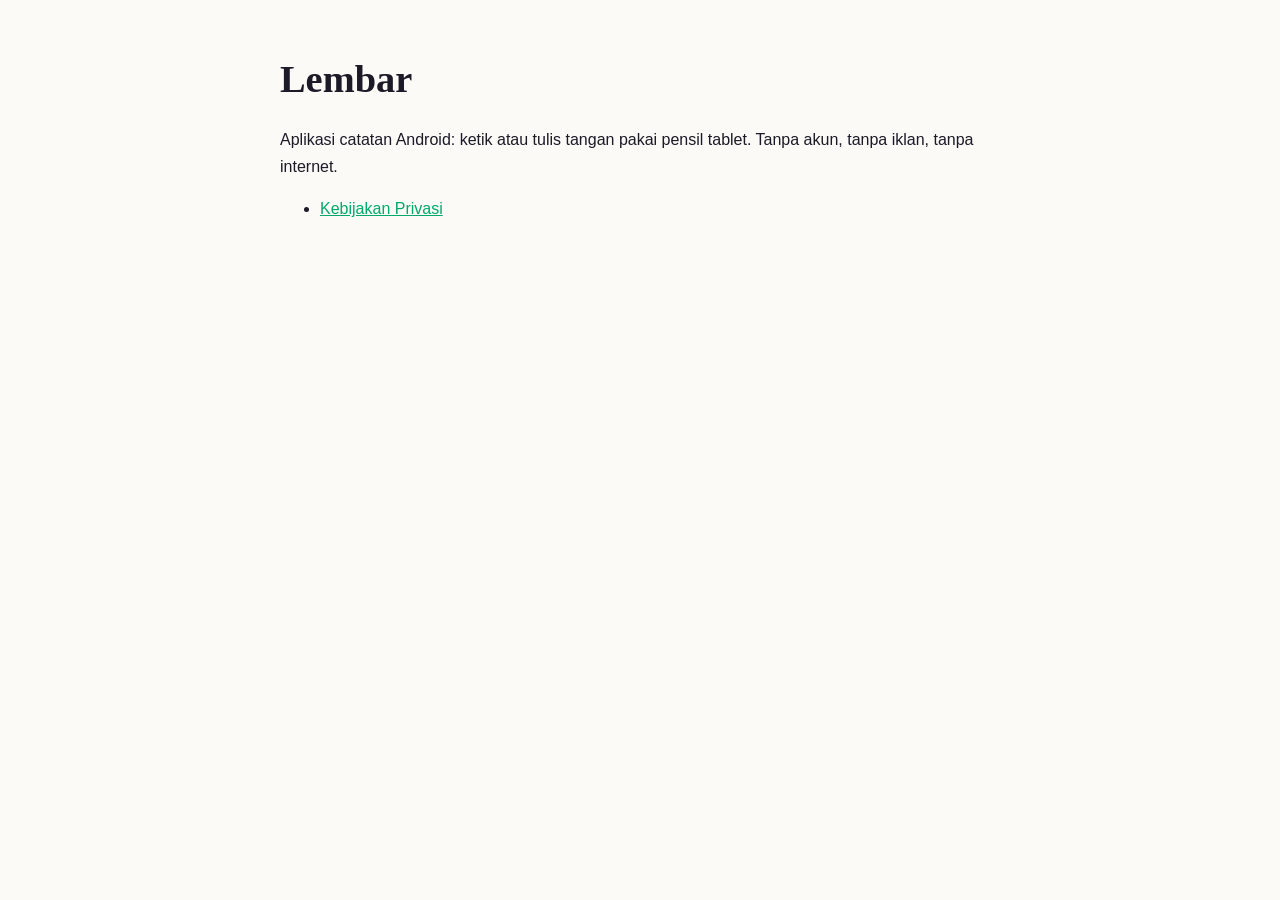
==== index.html @ 23606ceb "Halaman kebijakan privasi Lembar untuk GitHub Pages Co-Authored-By: Claude Opus 5.5 <noreply@anthrop" ====
<!doctype html>
<html lang="id">
<head>
  <meta charset="utf-8" />
  <meta name="viewport" content="width=device-width, initial-scale=1" />
  <title>Lembar</title>
  <style>
    body { font-family: -apple-system, "Segoe UI", Roboto, Arial, sans-serif; max-width: 720px; margin: 0 auto; padding: 48px 20px; color: #1B1A26; background: #FBFAF7; line-height: 1.65; }
    h1 { font-family: Georgia, "Times New Roman", serif; font-size: 2.4em; margin: 0 0 8px; }
    a { color: #00A86B; }
  </style>
</head>
<body>
  <h1>Lembar</h1>
  <p>Aplikasi catatan Android: ketik atau tulis tangan pakai pensil tablet. Tanpa akun, tanpa iklan, tanpa internet.</p>
  <ul>
    <li><a href="privacy/">Kebijakan Privasi</a></li>
  </ul>
</body>
</html>
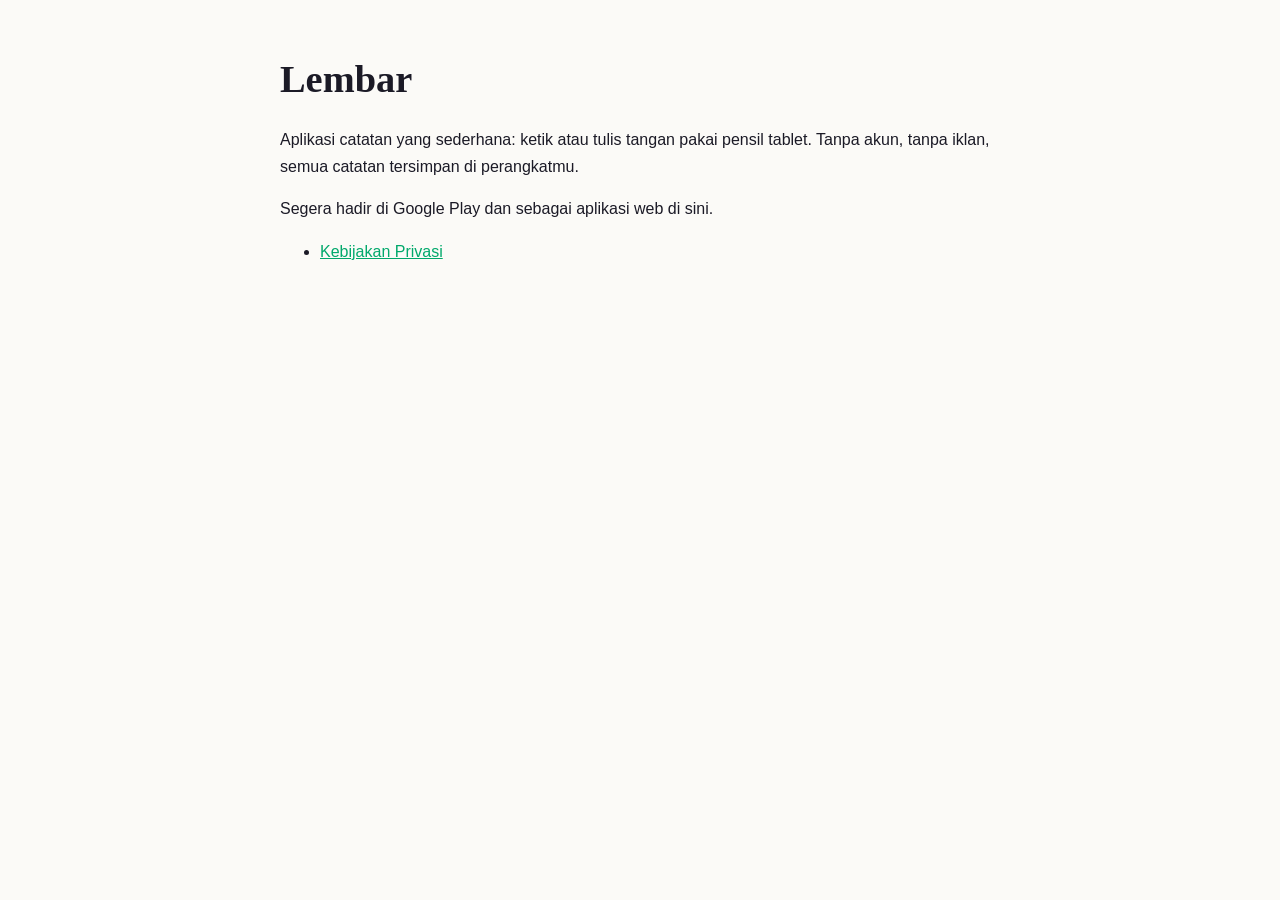
==== commit e707c444: "Pakai domain lembar.my.id dan perbarui kebijakan privasi - CNAME untuk custom domain GitHub Pages - " ====
--- a/index.html
+++ b/index.html
@@ -12,7 +12,8 @@
 </head>
 <body>
   <h1>Lembar</h1>
-  <p>Aplikasi catatan Android: ketik atau tulis tangan pakai pensil tablet. Tanpa akun, tanpa iklan, tanpa internet.</p>
+  <p>Aplikasi catatan yang sederhana: ketik atau tulis tangan pakai pensil tablet. Tanpa akun, tanpa iklan, semua catatan tersimpan di perangkatmu.</p>
+  <p>Segera hadir di Google Play dan sebagai aplikasi web di sini.</p>
   <ul>
     <li><a href="privacy/">Kebijakan Privasi</a></li>
   </ul>
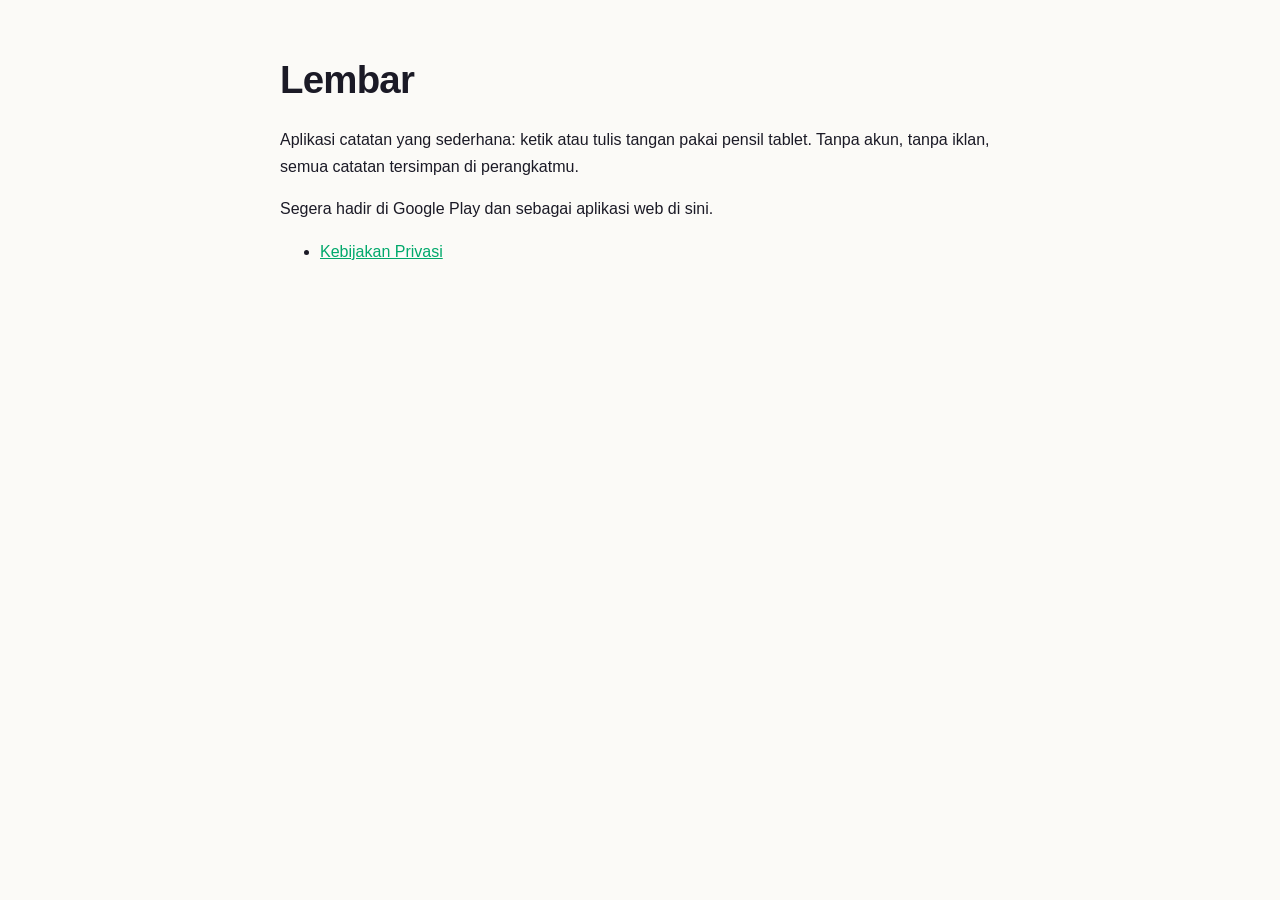
==== commit aa12cc2a: "Samakan gaya situs dengan identitas baru Lembar (sans-serif, sudut kecil) Co-Authored-By: Claude Opu" ====
--- a/index.html
+++ b/index.html
@@ -6,7 +6,7 @@
   <title>Lembar</title>
   <style>
     body { font-family: -apple-system, "Segoe UI", Roboto, Arial, sans-serif; max-width: 720px; margin: 0 auto; padding: 48px 20px; color: #1B1A26; background: #FBFAF7; line-height: 1.65; }
-    h1 { font-family: Georgia, "Times New Roman", serif; font-size: 2.4em; margin: 0 0 8px; }
+    h1 { font-family: -apple-system, "Segoe UI", Roboto, Arial, sans-serif; font-weight: 800; letter-spacing: -0.02em; font-size: 2.4em; margin: 0 0 8px; }
     a { color: #00A86B; }
   </style>
 </head>
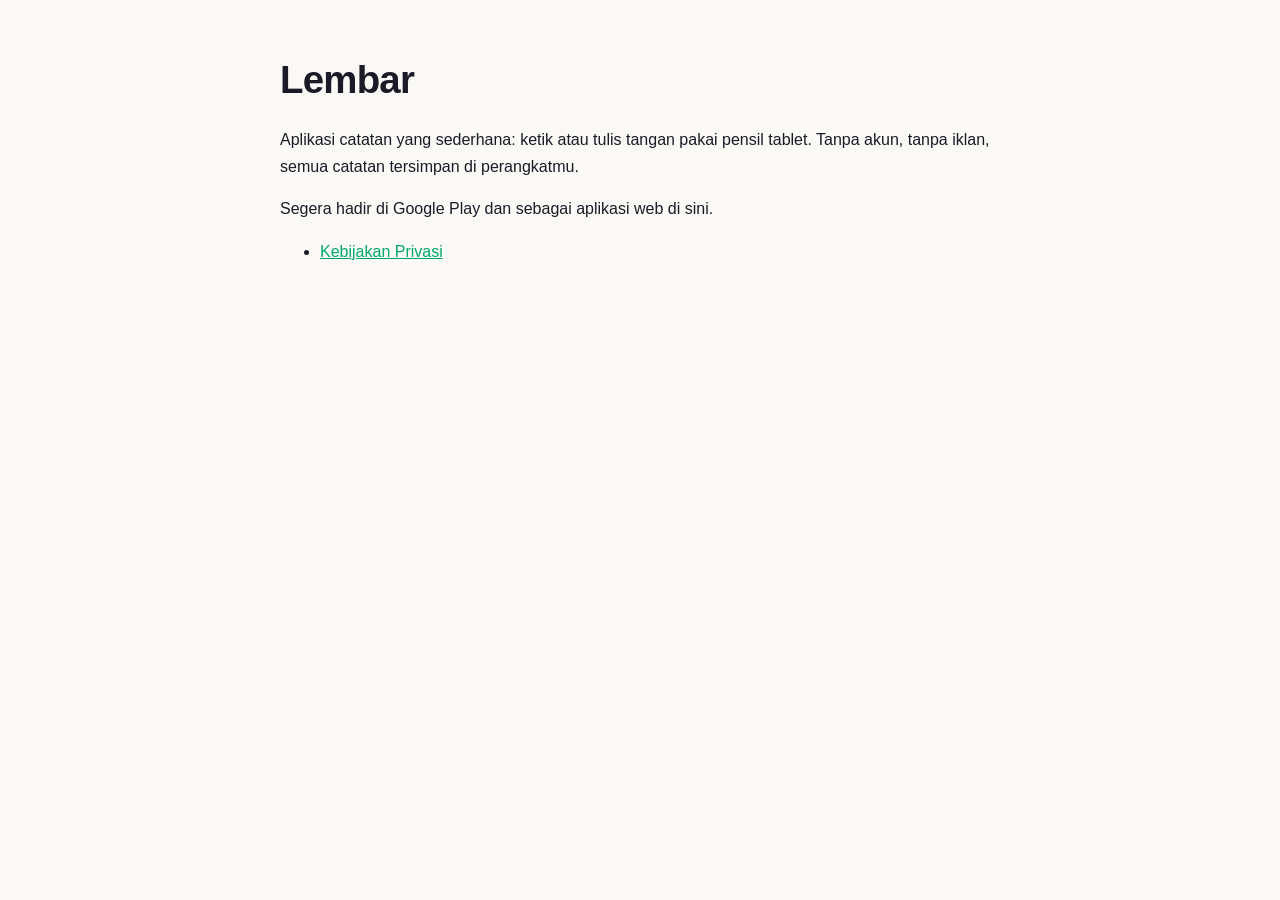
==== commit 8554d425: "Latar situs #FAF9F5 sesuai aplikasi Co-Authored-By: Claude Opus 5.5 <noreply@anthropic.com> Claude-S" ====
--- a/index.html
+++ b/index.html
@@ -5,7 +5,7 @@
   <meta name="viewport" content="width=device-width, initial-scale=1" />
   <title>Lembar</title>
   <style>
-    body { font-family: -apple-system, "Segoe UI", Roboto, Arial, sans-serif; max-width: 720px; margin: 0 auto; padding: 48px 20px; color: #1B1A26; background: #FBFAF7; line-height: 1.65; }
+    body { font-family: -apple-system, "Segoe UI", Roboto, Arial, sans-serif; max-width: 720px; margin: 0 auto; padding: 48px 20px; color: #1B1A26; background: #FAF9F5; line-height: 1.65; }
     h1 { font-family: -apple-system, "Segoe UI", Roboto, Arial, sans-serif; font-weight: 800; letter-spacing: -0.02em; font-size: 2.4em; margin: 0 0 8px; }
     a { color: #00A86B; }
   </style>
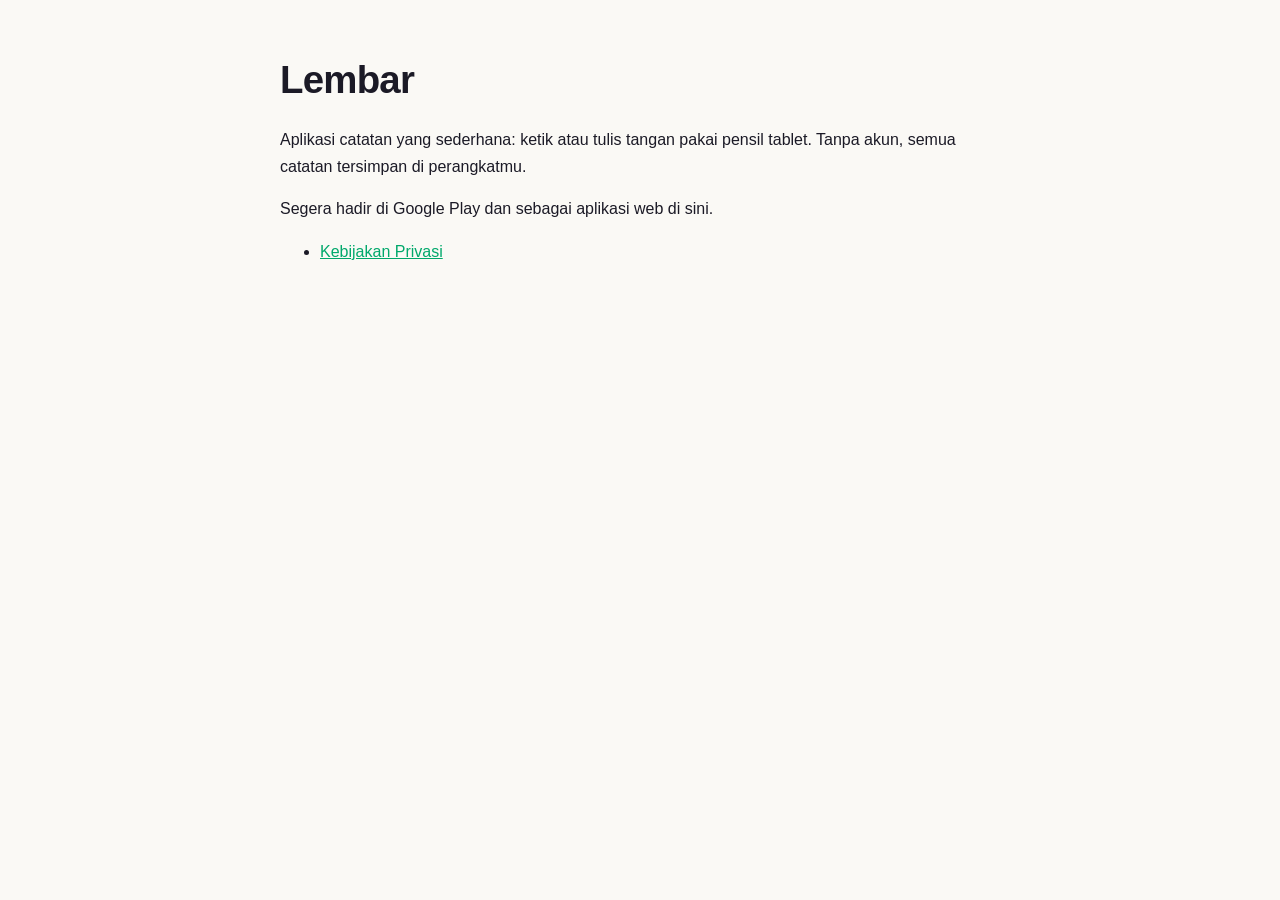
==== commit eddb9bff: "Kebijakan privasi: jelaskan banner Google AdMob di aplikasi Android Co-Authored-By: Claude Opus 5.5 " ====
--- a/index.html
+++ b/index.html
@@ -12,7 +12,7 @@
 </head>
 <body>
   <h1>Lembar</h1>
-  <p>Aplikasi catatan yang sederhana: ketik atau tulis tangan pakai pensil tablet. Tanpa akun, tanpa iklan, semua catatan tersimpan di perangkatmu.</p>
+  <p>Aplikasi catatan yang sederhana: ketik atau tulis tangan pakai pensil tablet. Tanpa akun, semua catatan tersimpan di perangkatmu.</p>
   <p>Segera hadir di Google Play dan sebagai aplikasi web di sini.</p>
   <ul>
     <li><a href="privacy/">Kebijakan Privasi</a></li>
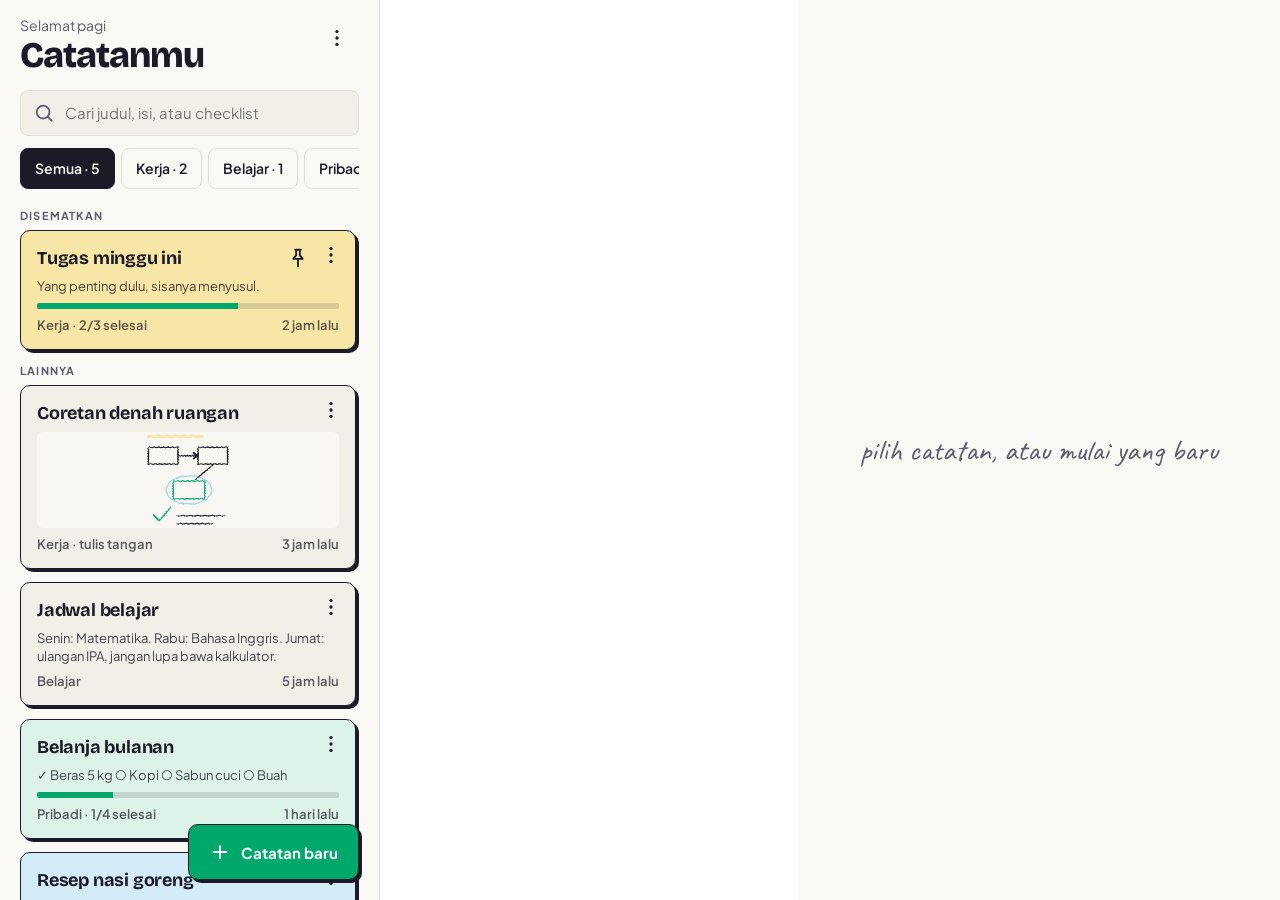
==== commit e4f37616: "Lembar versi web (tahap 1) di catetan.gampil.id - Daftar catatan, kategori (kelola), sematkan, warna" ====
--- a/index.html
+++ b/index.html
@@ -1,21 +1,31 @@
 <!doctype html>
 <html lang="id">
 <head>
-  <meta charset="utf-8" />
-  <meta name="viewport" content="width=device-width, initial-scale=1" />
-  <title>Lembar</title>
-  <style>
-    body { font-family: -apple-system, "Segoe UI", Roboto, Arial, sans-serif; max-width: 720px; margin: 0 auto; padding: 48px 20px; color: #1B1A26; background: #FAF9F5; line-height: 1.65; }
-    h1 { font-family: -apple-system, "Segoe UI", Roboto, Arial, sans-serif; font-weight: 800; letter-spacing: -0.02em; font-size: 2.4em; margin: 0 0 8px; }
-    a { color: #00A86B; }
-  </style>
+  <meta charset="utf-8">
+  <meta name="viewport" content="width=device-width, initial-scale=1, viewport-fit=cover">
+  <title>Lembar: Catatan</title>
+  <meta name="description" content="Lembar: aplikasi catatan sederhana. Ketik catatan dan checklist, tanpa akun; semua catatan tersimpan di perangkatmu.">
+  <meta name="theme-color" content="#FAF9F5" media="(prefers-color-scheme: light)">
+  <meta name="theme-color" content="#262624" media="(prefers-color-scheme: dark)">
+  <link rel="manifest" href="manifest.webmanifest">
+  <link rel="icon" href="assets/icons/icon-32.png" sizes="32x32">
+  <link rel="apple-touch-icon" href="assets/icons/icon-180.png">
+  <link rel="preload" href="assets/fonts/jakarta.woff2" as="font" type="font/woff2" crossorigin>
+  <link rel="preload" href="assets/fonts/bricolage.woff2" as="font" type="font/woff2" crossorigin>
+  <link rel="stylesheet" href="assets/app.css">
+  <script type="module" src="assets/js/app.js"></script>
 </head>
 <body>
-  <h1>Lembar</h1>
-  <p>Aplikasi catatan yang sederhana: ketik atau tulis tangan pakai pensil tablet. Tanpa akun, semua catatan tersimpan di perangkatmu.</p>
-  <p>Segera hadir di Google Play dan sebagai aplikasi web di sini.</p>
-  <ul>
-    <li><a href="privacy/">Kebijakan Privasi</a></li>
-  </ul>
+  <div id="app">
+    <section class="pane-list" aria-label="Daftar catatan"></section>
+    <section class="pane-editor" aria-label="Editor catatan"></section>
+    <div class="empty-editor">pilih catatan, atau mulai yang baru</div>
+  </div>
+  <div id="print" aria-hidden="true"></div>
+  <noscript>
+    <p style="padding:40px 20px;font-family:sans-serif">Lembar butuh JavaScript. Aktifkan JavaScript di browser, atau pakai
+    <a href="https://play.google.com/store/apps/details?id=id.my.lembar.app">Lembar untuk Android</a>.
+    <a href="privacy/">Kebijakan privasi</a>.</p>
+  </noscript>
 </body>
 </html>
--- a/assets/app.css
+++ b/assets/app.css
@@ -0,0 +1,192 @@
+@font-face { font-family: Bric; src: url(fonts/bricolage.woff2) format('woff2'); font-weight: 200 800; font-display: swap; }
+@font-face { font-family: Jak; src: url(fonts/jakarta.woff2) format('woff2'); font-weight: 200 800; font-display: swap; }
+@font-face { font-family: Cav; src: url(fonts/caveat.woff2) format('woff2'); font-weight: 400 700; font-display: swap; }
+
+:root {
+  color-scheme: light;
+  --bg: #FAF9F5; --card: #F1EFE8; --surface: #FFFFFF; --ink: #1B1A26; --muted: #5E5B6B; --line: #E4DFD6;
+  --sun: #F7E6A6; --on-sun: #1B1A26; --sky: #7FC6EA; --sky-soft: #D3ECF8; --leaf: #00A86B; --leaf-soft: #DDF3E9;
+  --peach: #F0B48C; --peach-soft: #F9DFCC; --lilac: #E6E0F6; --rose: #F7D9DE; --danger: #C2412D;
+  --highlight: #F4CE52; --hl-green: #7FDDA6; --hl-blue: #8CCFF2; --hl-pink: #F5A3C4; --hl-orange: #F8B46E;
+  --rule: #E7E5E0; --break: rgba(94, 91, 107, .6); --dot: rgba(94, 91, 107, .45);
+  --shadow: #1B1A26;
+}
+@media (prefers-color-scheme: dark) {
+  :root {
+    color-scheme: dark;
+    --bg: #262624; --card: #31312E; --surface: #2B2B28; --ink: #F2EFE8; --muted: #A8A69E; --line: #3E3E3A;
+    --sun: #E3D08C; --on-sun: #1B1A26; --sky: #6FB8DE; --sky-soft: #1F3542; --leaf: #2BC48A; --leaf-soft: #1E3B30;
+    --peach: #D99A72; --peach-soft: #412E23; --lilac: #2E2943; --rose: #412630; --danger: #F07A64;
+    --highlight: #E0BD4E; --hl-green: #5DBF88; --hl-blue: #6BB3DA; --hl-pink: #D9849F; --hl-orange: #DB9552;
+    --rule: #3A3A36; --break: rgba(168, 166, 158, .6); --dot: rgba(168, 166, 158, .45);
+    --shadow: #0E0E0D;
+  }
+}
+
+* { box-sizing: border-box; }
+html, body { margin: 0; height: 100%; }
+body {
+  font-family: Jak, system-ui, sans-serif; color: var(--ink); background: var(--bg);
+  -webkit-font-smoothing: antialiased; overflow: hidden;
+}
+button { font: inherit; color: inherit; background: none; border: 0; cursor: pointer; padding: 0; }
+input, textarea { font: inherit; color: inherit; }
+a { color: var(--leaf); }
+svg.i { width: 22px; height: 22px; fill: none; stroke: currentColor; stroke-width: 2; stroke-linecap: round; stroke-linejoin: round; flex: none; }
+
+.hard { box-shadow: 3px 3px 0 var(--shadow); border: 1.5px solid var(--ink); }
+
+/* ---------- tata letak ---------- */
+#app { display: flex; height: 100%; }
+.pane-list { width: 100%; height: 100%; display: flex; flex-direction: column; min-width: 0; }
+.pane-editor { display: none; height: 100%; flex: 1; min-width: 0; flex-direction: column; background: var(--surface); }
+body.editing .pane-list { display: none; }
+body.editing .pane-editor { display: flex; }
+.empty-editor { display: none; }
+@media (min-width: 900px) {
+  .pane-list { width: 380px; flex: none; border-right: 1px solid var(--line); }
+  .pane-editor { display: flex; }
+  body.editing .pane-list { display: flex; }
+  body.list-hidden.editing .pane-list { display: none; }
+  body:not(.editing) .empty-editor { display: flex; }
+}
+.empty-editor { flex: 1; align-items: center; justify-content: center; color: var(--muted); font-family: Cav; font-size: 30px; padding: 32px; text-align: center; background: var(--bg); }
+
+/* ---------- daftar ---------- */
+.list-scroll { flex: 1; overflow-y: auto; padding: 16px 20px 120px; }
+.list-head { display: flex; align-items: flex-start; gap: 8px; }
+.hello { color: var(--muted); font-size: 14px; }
+.big { font-family: Bric; font-weight: 800; font-size: 36px; letter-spacing: -1px; line-height: 1.1; margin: 2px 0 0; }
+.iconbtn { width: 44px; height: 44px; display: inline-flex; align-items: center; justify-content: center; border-radius: 8px; }
+.iconbtn:hover { background: var(--card); }
+.search { margin-top: 14px; display: flex; align-items: center; gap: 8px; background: var(--card); border: 1px solid var(--line); border-radius: 8px; padding: 0 12px; height: 46px; color: var(--muted); }
+.search input { flex: 1; border: 0; background: none; outline: none; color: var(--ink); font-size: 15px; }
+.pills { display: flex; gap: 6px; overflow-x: auto; padding: 12px 0 6px; scrollbar-width: none; }
+.pill { white-space: nowrap; border: 1px solid var(--line); border-radius: 8px; padding: 7px 14px; font-weight: 600; font-size: 14px; background: var(--bg); }
+.pill.on { background: var(--ink); color: var(--bg); border-color: var(--ink); }
+.label { font-size: 11px; font-weight: 700; letter-spacing: 1.2px; color: var(--muted); text-transform: uppercase; margin: 14px 0 8px; }
+.banner { margin-top: 12px; display: flex; align-items: center; gap: 8px; background: var(--sun); color: var(--on-sun); border: 1.5px solid var(--ink); border-radius: 8px; padding: 8px 6px 8px 12px; font-size: 13px; }
+.banner span { flex: 1; }
+.banner button { font-weight: 700; padding: 6px 8px; }
+.empty { color: var(--muted); text-align: center; padding: 40px 0; line-height: 1.6; white-space: pre-line; }
+
+.note { position: relative; border-radius: 10px; padding: 16px; margin: 0 3px 13px 0; cursor: pointer; display: flex; flex-direction: column; gap: 8px; }
+.note.sel { border-color: var(--leaf); border-width: 2.5px; box-shadow: 3px 3px 0 var(--leaf); }
+.note h3 { margin: 0; font-family: Bric; font-weight: 700; font-size: 18px; letter-spacing: -.2px; display: flex; gap: 6px; align-items: flex-start; }
+.note h3 span { flex: 1; overflow: hidden; display: -webkit-box; -webkit-line-clamp: 2; -webkit-box-orient: vertical; }
+.note p { margin: 0; font-size: 13px; line-height: 1.4; opacity: .8; overflow: hidden; display: -webkit-box; -webkit-line-clamp: 2; -webkit-box-orient: vertical; }
+.note .meta { display: flex; justify-content: space-between; gap: 8px; font-size: 13px; font-weight: 600; opacity: .7; }
+.note .more { margin: -8px -8px -8px 0; width: 32px; height: 32px; }
+.note .prev { height: 96px; border-radius: 6px; background: color-mix(in srgb, var(--surface) 55%, transparent); overflow: hidden; display: flex; }
+.prog { height: 6px; border-radius: 2px; background: color-mix(in srgb, currentColor 14%, transparent); overflow: hidden; }
+.prog i { display: block; height: 100%; background: var(--leaf); }
+svg.ink-preview { width: 100%; height: 100%; }
+
+.c-krem { background: var(--card); } .c-kuning { background: var(--sun); color: var(--on-sun); }
+.c-hijau { background: var(--leaf-soft); } .c-biru { background: var(--sky-soft); }
+.c-peach { background: var(--peach-soft); } .c-ungu { background: var(--lilac); } .c-merah { background: var(--rose); }
+
+.fabs { position: absolute; right: 20px; bottom: 20px; display: flex; flex-direction: column; align-items: flex-end; gap: 12px; }
+.list-wrap { position: relative; flex: 1; min-height: 0; display: flex; flex-direction: column; }
+.fab { display: inline-flex; align-items: center; gap: 10px; height: 56px; padding: 0 20px; border-radius: 10px; background: var(--leaf); color: #fff; font-weight: 700; font-size: 15px; }
+
+.adbar { flex: none; border-top: 1px solid var(--line); background: var(--bg); min-height: 50px; }
+.adbar:empty { display: none; }
+
+/* ---------- editor ---------- */
+.toolbar { display: flex; align-items: center; gap: 2px; padding: 6px 12px 6px 4px; border-bottom: 1px solid var(--line); background: var(--surface); }
+.tools { display: flex; gap: 2px; overflow-x: auto; flex: 1; scrollbar-width: none; }
+.tool { display: flex; flex-direction: column; align-items: center; gap: 2px; min-width: 52px; padding: 5px 6px; border-radius: 6px; font-size: 10px; font-weight: 600; line-height: 12px; white-space: nowrap; }
+.tool:hover { background: var(--card); }
+.tool.on { background: var(--ink); color: var(--bg); }
+.tool:disabled { color: var(--line); cursor: default; background: none; }
+.tool .sw { width: 20px; height: 20px; border-radius: 6px; border: 1.5px solid var(--ink); margin: 1px; }
+.divider { width: 1px; align-self: stretch; margin: 6px 4px; background: var(--line); flex: none; }
+.save { width: 44px; height: 44px; border-radius: 8px; background: var(--leaf); color: #fff; display: flex; align-items: center; justify-content: center; box-shadow: 2px 2px 0 var(--shadow); border: 1.5px solid var(--ink); margin-left: 6px; flex: none; }
+.save svg.i { width: 26px; height: 26px; stroke-width: 2.6; }
+.title-in { width: 100%; border: 0; outline: none; padding: 12px 20px; font-family: Bric; font-weight: 700; font-size: 24px; letter-spacing: -.4px; }
+.title-in::placeholder { color: var(--muted); }
+.notice { margin: 0 16px 10px; padding: 10px 12px; border-radius: 8px; background: var(--leaf-soft); border: 1.5px solid var(--leaf); font-size: 13px; line-height: 1.45; }
+.pages-scroll { flex: 1; overflow-y: auto; padding: 4px 0 40px; }
+.sheet { position: relative; margin: 0 auto; background: var(--surface); border: 1.5px solid var(--ink); border-radius: 10px; overflow: hidden; }
+.sheet.typed { background-color: var(--surface); background-image: repeating-linear-gradient(to bottom, transparent 0 29px, var(--rule) 29px 30px); background-position: 0 25px; background-repeat: repeat-y; }
+.sheet textarea { position: absolute; inset: 0; width: 100%; border: 0; outline: none; resize: none; background: transparent; padding: 24px 24px 0; font-size: 16px; line-height: 30px; overflow: hidden; }
+.sheet textarea::placeholder { color: var(--muted); }
+.pagebreak { position: absolute; left: 0; right: 0; border-top: 1.5px dashed var(--break); pointer-events: none; }
+.inkstack { display: flex; flex-direction: column; align-items: center; gap: 20px; }
+.inkpage { position: relative; background: var(--surface); border: 1.5px solid var(--ink); border-radius: 10px; overflow: hidden; }
+svg.ink-page { position: absolute; inset: 0; width: 100%; height: 100%; }
+.paper-line { stroke: var(--line); stroke-width: 1.5; }
+.paper-dot { fill: var(--dot); }
+.pageno { position: absolute; right: 16px; bottom: 16px; font-size: 12px; font-weight: 600; color: var(--muted); background: color-mix(in srgb, var(--card) 90%, transparent); border: 1px solid var(--line); border-radius: 6px; padding: 3px 8px; pointer-events: none; }
+.edit-wrap { position: relative; flex: 1; min-height: 0; display: flex; flex-direction: column; background: var(--bg); }
+
+/* kartu checklist di lembar */
+.ck { position: absolute; width: 240px; background: var(--surface); border: 1.5px solid var(--ink); border-radius: 8px; box-shadow: 3px 3px 0 var(--shadow); overflow: hidden; z-index: 2; }
+.ck.drag { box-shadow: 5px 5px 0 var(--leaf); border-color: var(--leaf); }
+.ck-h { display: flex; align-items: center; gap: 6px; background: var(--sun); color: var(--on-sun); padding: 4px 4px 4px 10px; touch-action: none; cursor: grab; }
+.ck-h .grip { font-size: 14px; user-select: none; }
+.ck-h input { flex: 1; min-width: 0; border: 0; outline: none; background: none; font-weight: 700; font-size: 14px; color: var(--on-sun); }
+.ck-h input::placeholder { color: color-mix(in srgb, var(--on-sun) 55%, transparent); }
+.ck-h small { font-weight: 600; opacity: .75; font-size: 12px; }
+.ck-x { width: 32px; height: 32px; display: flex; align-items: center; justify-content: center; border-radius: 6px; flex: none; }
+.ck-x svg.i { width: 16px; height: 16px; }
+.ck-body { padding: 4px 4px 2px 4px; }
+.ck-row { display: flex; align-items: center; }
+.box { width: 36px; height: 36px; display: flex; align-items: center; justify-content: center; flex: none; }
+.box i { width: 18px; height: 18px; border-radius: 6px; border: 1.5px solid var(--muted); display: flex; align-items: center; justify-content: center; color: #fff; font-style: normal; font-size: 12px; }
+.box.on i { background: var(--leaf); border-color: var(--leaf); }
+.ck-row input { flex: 1; min-width: 0; border: 0; outline: none; background: none; font-size: 14px; padding: 6px 0; }
+.ck-row input.done { color: var(--muted); text-decoration: line-through; }
+.ck-row .ck-x svg.i { width: 14px; height: 14px; color: var(--muted); }
+.ck-add { display: block; width: 100%; text-align: left; color: var(--leaf); font-weight: 700; font-size: 13px; padding: 8px 12px 10px; }
+
+/* ---------- menu & dialog ---------- */
+.menu { position: fixed; z-index: 50; min-width: 220px; background: var(--surface); border-radius: 10px; box-shadow: 0 8px 28px rgba(0, 0, 0, .22); padding: 6px 0; max-height: 70vh; overflow-y: auto; }
+.menu button, .menu a { display: flex; align-items: center; gap: 12px; width: 100%; padding: 11px 16px; font-size: 14px; text-align: left; text-decoration: none; color: var(--ink); }
+.menu button:hover, .menu a:hover { background: var(--card); }
+.menu .cap { font-size: 11px; font-weight: 700; letter-spacing: 1px; color: var(--muted); padding: 8px 16px 4px; text-transform: uppercase; }
+.menu .note-line { font-size: 12px; color: var(--muted); padding: 6px 16px 10px; }
+.menu hr { border: 0; border-top: 1px solid var(--line); margin: 4px 0; }
+.menu .danger { color: var(--danger); }
+.menu .swatches { display: grid; grid-template-columns: repeat(4, 36px); gap: 10px; padding: 8px 16px 12px; }
+.swatch { width: 36px; height: 36px; border-radius: 8px; border: 1.5px solid var(--line); }
+.swatch.on { border: 3px solid var(--ink); }
+.scrim { position: fixed; inset: 0; z-index: 40; }
+.dim { position: fixed; inset: 0; z-index: 60; background: rgba(0, 0, 0, .42); display: flex; align-items: center; justify-content: center; padding: 16px; }
+.dialog { background: var(--surface); border-radius: 16px; width: min(440px, 100%); max-height: calc(100vh - 32px); overflow-y: auto; padding: 22px 22px 12px; box-shadow: 0 10px 34px rgba(0, 0, 0, .3); }
+.dialog h2 { margin: 0 0 12px; font-family: Bric; font-weight: 800; font-size: 22px; letter-spacing: -.3px; }
+.dialog p { margin: 0 0 10px; font-size: 14px; line-height: 1.5; color: var(--muted); }
+.dialog .btns { display: flex; justify-content: flex-end; flex-wrap: wrap; gap: 4px; margin-top: 12px; }
+.dialog .btns button { padding: 10px 12px; font-weight: 700; border-radius: 8px; }
+.dialog .btns button:hover { background: var(--card); }
+.btn-primary { color: var(--leaf); } .btn-danger { color: var(--danger); }
+.field { display: flex; align-items: center; background: var(--card); border: 1px solid var(--line); border-radius: 8px; padding: 0 4px 0 12px; margin: 6px 0; }
+.field input { flex: 1; border: 0; outline: none; background: none; padding: 12px 0; font-size: 15px; min-width: 0; }
+.err { color: var(--danger); font-size: 13px; margin: 4px 0; }
+.opt { display: flex; gap: 12px; align-items: flex-start; padding: 8px 4px; border-radius: 8px; cursor: pointer; }
+.opt input { margin-top: 3px; accent-color: var(--leaf); width: 18px; height: 18px; }
+.opt b { display: block; font-size: 14px; } .opt span { font-size: 12.5px; color: var(--muted); }
+.space-row { display: flex; align-items: center; border-bottom: 1px solid var(--line); padding: 4px 0; }
+.space-row > div { flex: 1; min-width: 0; padding: 6px 0; }
+.space-row b { display: block; font-size: 14px; } .space-row small { color: var(--muted); font-size: 12px; }
+.space-row .iconbtn { width: 36px; height: 36px; }
+.space-row .iconbtn svg.i { width: 20px; height: 20px; }
+.space-row .iconbtn:disabled { color: var(--line); }
+.choice { display: flex; flex-wrap: wrap; gap: 6px; margin: 8px 0; }
+.toast { position: fixed; left: 50%; bottom: 84px; transform: translateX(-50%); z-index: 70; background: var(--ink); color: var(--bg); padding: 10px 16px; border-radius: 10px; font-size: 14px; max-width: calc(100% - 32px); box-shadow: 0 6px 20px rgba(0, 0, 0, .25); }
+
+/* ---------- cetak (ekspor PDF) ---------- */
+#print { display: none; }
+@media print {
+  @page { margin: 16mm; }
+  body { overflow: visible; background: #fff; color: #000; }
+  #app, .menu, .scrim, .dim, .toast { display: none !important; }
+  #print { display: block; font-family: Jak, sans-serif; }
+  #print h1 { font-family: Bric; font-size: 24pt; margin: 0 0 12pt; }
+  #print .body { white-space: pre-wrap; font-size: 12pt; line-height: 1.6; }
+  #print .pcard { border: 1px solid #999; border-radius: 6pt; padding: 8pt 10pt; margin: 10pt 0; break-inside: avoid; }
+  #print .pcard b { display: block; margin-bottom: 4pt; }
+  #print .ppage { width: 100%; aspect-ratio: 1000 / 1333; position: relative; border: 1px solid #ccc; margin: 0 0 12pt; break-inside: avoid; }
+  #print .ppage svg { position: absolute; inset: 0; width: 100%; height: 100%; }
+}
